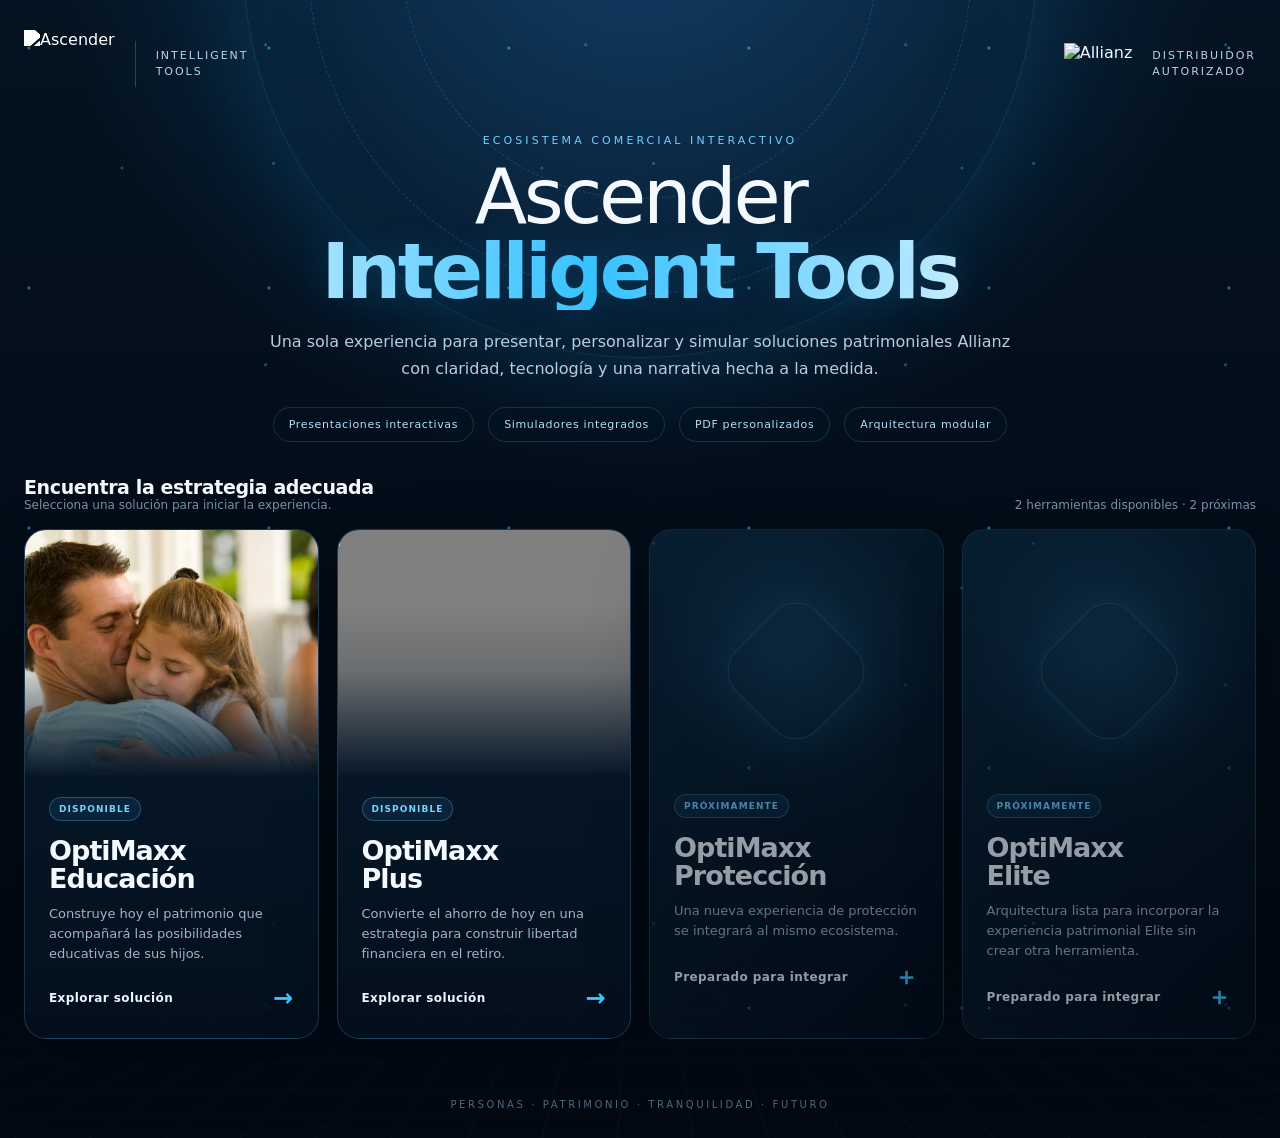
==== ascender-tools.html @ 5f10b572 "Agregar home tecnológico de Ascender Intelligent Tools" ====
<!doctype html>
<html lang="es">
<head>
<meta charset="utf-8">
<meta name="viewport" content="width=device-width,initial-scale=1">
<title>Ascender Intelligent Tools</title>
<style>
:root{--bg:#041321;--bg2:#071d31;--cyan:#19b8ff;--blue:#2563eb;--line:rgba(102,202,255,.22);--text:#f4f9ff;--muted:#9fb6c9;--card:rgba(7,27,47,.72)}
*{box-sizing:border-box;margin:0;padding:0}html,body{min-height:100%;background:radial-gradient(circle at 50% -10%,#123f69 0%,transparent 42%),linear-gradient(180deg,var(--bg),#020913 78%);color:var(--text);font-family:Inter,system-ui,-apple-system,BlinkMacSystemFont,'Segoe UI',sans-serif}body{overflow-x:hidden}.shell{min-height:100vh;position:relative;isolation:isolate;overflow:hidden}.grid{position:absolute;inset:0;z-index:-4;background-image:linear-gradient(rgba(64,176,255,.055) 1px,transparent 1px),linear-gradient(90deg,rgba(64,176,255,.055) 1px,transparent 1px);background-size:52px 52px;transform:perspective(700px) rotateX(62deg) scale(1.45) translateY(24%);transform-origin:center bottom;mask-image:linear-gradient(to top,#000,transparent 80%)}.orb{position:absolute;width:62vw;height:62vw;border-radius:50%;left:19vw;top:-34vw;border:1px solid rgba(39,180,255,.18);box-shadow:0 0 100px rgba(25,184,255,.13),inset 0 0 100px rgba(25,184,255,.08);z-index:-3;animation:pulse 7s ease-in-out infinite}.orb:before,.orb:after{content:"";position:absolute;border-radius:50%;inset:8%;border:1px dashed rgba(67,194,255,.22);animation:spin 28s linear infinite}.orb:after{inset:20%;animation-direction:reverse;animation-duration:20s}@keyframes spin{to{transform:rotate(360deg)}}@keyframes pulse{50%{filter:brightness(1.35);transform:scale(1.02)}}.particles{position:absolute;inset:0;z-index:-2;background:radial-gradient(circle at 12% 20%,rgba(58,206,255,.55) 0 1px,transparent 2px),radial-gradient(circle at 83% 14%,rgba(58,206,255,.35) 0 1px,transparent 2px),radial-gradient(circle at 72% 43%,rgba(58,206,255,.35) 0 1px,transparent 2px),radial-gradient(circle at 29% 40%,rgba(58,206,255,.30) 0 1px,transparent 2px);background-size:240px 240px,320px 320px,380px 380px,420px 420px;animation:drift 18s linear infinite}@keyframes drift{to{background-position:40px -30px,-25px 35px,30px 20px,-20px -25px}}header{width:min(1480px,calc(100% - 48px));margin:0 auto;padding:30px 0 10px;display:flex;align-items:center;justify-content:space-between;gap:30px}.brand{display:flex;align-items:center;gap:20px}.asc{height:68px;max-width:330px;object-fit:contain;filter:brightness(4) saturate(.2)}.allianz{height:42px;object-fit:contain}.divider{width:1px;height:46px;background:rgba(255,255,255,.18)}.partner{font-size:11px;letter-spacing:.18em;text-transform:uppercase;color:#bdd2e3;line-height:1.5}.hero{width:min(1260px,calc(100% - 48px));margin:26px auto 22px;text-align:center}.eyebrow{font-size:11px;letter-spacing:.28em;text-transform:uppercase;color:#6fcfff;margin-bottom:12px}.hero h1{font-weight:300;font-size:clamp(44px,6vw,86px);line-height:.98;letter-spacing:-.045em}.hero h1 strong{display:block;font-weight:800;background:linear-gradient(90deg,#fff 8%,#39c4ff 46%,#fff 86%);-webkit-background-clip:text;background-clip:text;color:transparent;text-shadow:0 0 38px rgba(39,185,255,.18)}.hero p{margin:18px auto 0;max-width:770px;color:#b8cde0;font-size:16px;line-height:1.7}.capabilities{display:flex;justify-content:center;gap:14px;flex-wrap:wrap;margin:25px auto 0}.cap{border:1px solid rgba(107,196,255,.18);background:rgba(4,20,34,.45);backdrop-filter:blur(10px);padding:10px 15px;border-radius:999px;color:#b9ddf5;font-size:11px;letter-spacing:.06em}.section{width:min(1480px,calc(100% - 48px));margin:34px auto 60px}.section-head{display:flex;align-items:end;justify-content:space-between;gap:30px;margin-bottom:17px}.section-head h2{font-size:19px;font-weight:650;letter-spacing:-.02em}.section-head p{font-size:12px;color:#7893a9}.tools{display:grid;grid-template-columns:repeat(4,1fr);gap:18px}.tool{min-height:470px;border:1px solid rgba(131,199,244,.20);background:linear-gradient(180deg,rgba(9,34,57,.78),rgba(4,16,29,.9));border-radius:22px;overflow:hidden;position:relative;box-shadow:0 25px 70px rgba(0,0,0,.23);transition:.32s ease;isolation:isolate}.tool.active{cursor:pointer}.tool.active:hover{transform:translateY(-7px);border-color:rgba(71,202,255,.75);box-shadow:0 28px 75px rgba(0,0,0,.34),0 0 32px rgba(24,184,255,.18)}.tool.active:after{content:"";position:absolute;inset:0;border-radius:22px;box-shadow:inset 0 0 0 1px rgba(88,212,255,.0);transition:.3s;pointer-events:none}.tool.active:hover:after{box-shadow:inset 0 0 0 1px rgba(88,212,255,.62),inset 0 0 42px rgba(20,155,255,.06)}.photo{height:245px;background-size:cover;background-position:center;position:relative;transition:.5s ease}.tool:hover .photo{transform:scale(1.025)}.photo:after{content:"";position:absolute;inset:0;background:linear-gradient(180deg,transparent 30%,rgba(5,20,34,.18) 58%,#07192a 100%)}.education .photo{background-image:url('educacion-familia.jpg')}.plus .photo{background-image:url('[data-uri]')}.content{padding:22px 24px 25px;position:relative;z-index:2}.tag{display:inline-flex;border:1px solid rgba(111,207,255,.28);background:rgba(40,141,211,.12);color:#72d4ff;padding:6px 9px;border-radius:999px;text-transform:uppercase;letter-spacing:.12em;font-size:9px;font-weight:800}.tool h3{font-size:27px;line-height:1.05;margin:16px 0 10px;letter-spacing:-.035em}.tool p{color:#9fb6c9;line-height:1.55;font-size:13px}.open{margin-top:20px;display:flex;align-items:center;justify-content:space-between;color:#eaf8ff;font-size:12px;font-weight:750;letter-spacing:.035em}.arrow{font-size:24px;color:#42c7ff}.future{opacity:.62}.future .content{padding-top:264px}.future-visual{position:absolute;inset:0;background:radial-gradient(circle at 50% 23%,rgba(68,176,238,.18),transparent 34%),linear-gradient(135deg,rgba(16,51,78,.55),rgba(3,13,23,.92))}.future-visual:before{content:"";position:absolute;width:112px;height:112px;border-radius:30px;border:1px solid rgba(111,207,255,.20);left:50%;top:84px;transform:translateX(-50%) rotate(45deg);box-shadow:0 0 40px rgba(53,180,255,.12)}footer{width:min(1480px,calc(100% - 48px));margin:0 auto;padding:0 0 28px;text-align:center;color:#4d6b83;font-size:10px;letter-spacing:.26em;text-transform:uppercase}.notice{position:fixed;left:50%;bottom:28px;transform:translate(-50%,120px);opacity:0;background:#071b2c;border:1px solid rgba(83,196,255,.35);box-shadow:0 18px 55px rgba(0,0,0,.45);border-radius:14px;padding:13px 18px;color:#d9f2ff;font-size:12px;z-index:30;transition:.3s}.notice.show{transform:translate(-50%,0);opacity:1}@media(max-width:1050px){.tools{grid-template-columns:repeat(2,1fr)}header{align-items:flex-start}.partner{display:none}}@media(max-width:650px){header,.hero,.section,footer{width:min(100% - 28px,1480px)}header{padding-top:20px}.asc{height:46px;max-width:210px}.allianz{height:32px}.hero h1{font-size:48px}.tools{grid-template-columns:1fr}.tool{min-height:430px}.photo{height:220px}}
</style>
</head>
<body>
<div class="shell"><div class="grid"></div><div class="orb"></div><div class="particles"></div>
<header><div class="brand"><img class="asc" src="https://raw.githubusercontent.com/christiangarcia-ctrl/Simulador-Ascender/main/logo-ascender-v2.png" alt="Ascender"><div class="divider"></div><span class="partner">Intelligent<br>Tools</span></div><div class="brand"><img class="allianz" src="logo-allianz-white.png" alt="Allianz"><span class="partner">Distribuidor<br>Autorizado</span></div></header>
<section class="hero"><div class="eyebrow">Ecosistema comercial interactivo</div><h1>Ascender <strong>Intelligent Tools</strong></h1><p>Una sola experiencia para presentar, personalizar y simular soluciones patrimoniales Allianz con claridad, tecnología y una narrativa hecha a la medida.</p><div class="capabilities"><span class="cap">Presentaciones interactivas</span><span class="cap">Simuladores integrados</span><span class="cap">PDF personalizados</span><span class="cap">Arquitectura modular</span></div></section>
<section class="section"><div class="section-head"><div><h2>Encuentra la estrategia adecuada</h2><p>Selecciona una solución para iniciar la experiencia.</p></div><p>2 herramientas disponibles · 2 próximas</p></div><div class="tools">
<article class="tool active education" data-route="education"><div class="photo"></div><div class="content"><span class="tag">Disponible</span><h3>OptiMaxx<br>Educación</h3><p>Construye hoy el patrimonio que acompañará las posibilidades educativas de sus hijos.</p><div class="open">Explorar solución <span class="arrow">→</span></div></div></article>
<article class="tool active plus" data-route="ppr"><div class="photo"></div><div class="content"><span class="tag">Disponible</span><h3>OptiMaxx<br>Plus</h3><p>Convierte el ahorro de hoy en una estrategia para construir libertad financiera en el retiro.</p><div class="open">Explorar solución <span class="arrow">→</span></div></div></article>
<article class="tool future"><div class="future-visual"></div><div class="content"><span class="tag">Próximamente</span><h3>OptiMaxx<br>Protección</h3><p>Una nueva experiencia de protección se integrará al mismo ecosistema.</p><div class="open">Preparado para integrar <span class="arrow">＋</span></div></div></article>
<article class="tool future"><div class="future-visual"></div><div class="content"><span class="tag">Próximamente</span><h3>OptiMaxx<br>Elite</h3><p>Arquitectura lista para incorporar la experiencia patrimonial Elite sin crear otra herramienta.</p><div class="open">Preparado para integrar <span class="arrow">＋</span></div></div></article>
</div></section><footer>Personas · Patrimonio · Tranquilidad · Futuro</footer><div class="notice" id="notice"></div></div>
<script>
const notice=document.getElementById('notice');function show(t){notice.textContent=t;notice.classList.add('show');setTimeout(()=>notice.classList.remove('show'),2400)}
document.querySelector('[data-route="education"]').onclick=()=>show('Ruta Educación preparada para integrar presentación + calculadora.');
document.querySelector('[data-route="ppr"]').onclick=()=>show('Ruta OptiMaxx Plus preparada para integrar presentación + simulador.');
</script>
</body></html>
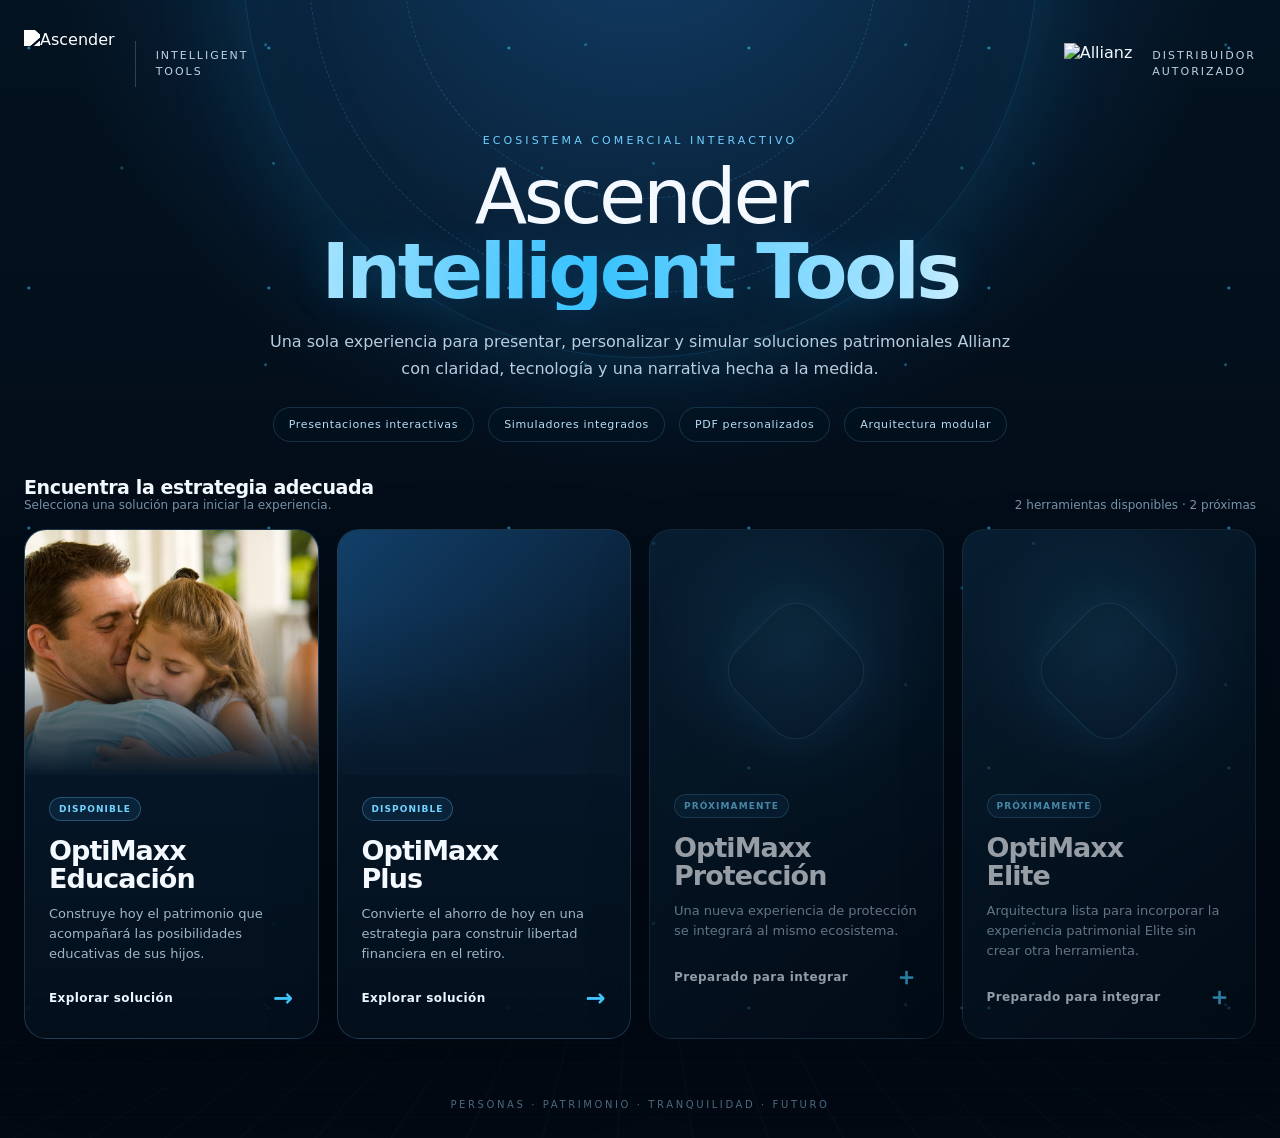
==== commit c94bc034: "Conectar home con Educación y Simulador Ascender" ====
--- a/ascender-tools.html
+++ b/ascender-tools.html
@@ -1,12 +1,11 @@
 <!doctype html>
 <html lang="es">
 <head>
-<meta charset="utf-8">
-<meta name="viewport" content="width=device-width,initial-scale=1">
+<meta charset="utf-8"><meta name="viewport" content="width=device-width,initial-scale=1">
 <title>Ascender Intelligent Tools</title>
 <style>
 :root{--bg:#041321;--bg2:#071d31;--cyan:#19b8ff;--blue:#2563eb;--line:rgba(102,202,255,.22);--text:#f4f9ff;--muted:#9fb6c9;--card:rgba(7,27,47,.72)}
-*{box-sizing:border-box;margin:0;padding:0}html,body{min-height:100%;background:radial-gradient(circle at 50% -10%,#123f69 0%,transparent 42%),linear-gradient(180deg,var(--bg),#020913 78%);color:var(--text);font-family:Inter,system-ui,-apple-system,BlinkMacSystemFont,'Segoe UI',sans-serif}body{overflow-x:hidden}.shell{min-height:100vh;position:relative;isolation:isolate;overflow:hidden}.grid{position:absolute;inset:0;z-index:-4;background-image:linear-gradient(rgba(64,176,255,.055) 1px,transparent 1px),linear-gradient(90deg,rgba(64,176,255,.055) 1px,transparent 1px);background-size:52px 52px;transform:perspective(700px) rotateX(62deg) scale(1.45) translateY(24%);transform-origin:center bottom;mask-image:linear-gradient(to top,#000,transparent 80%)}.orb{position:absolute;width:62vw;height:62vw;border-radius:50%;left:19vw;top:-34vw;border:1px solid rgba(39,180,255,.18);box-shadow:0 0 100px rgba(25,184,255,.13),inset 0 0 100px rgba(25,184,255,.08);z-index:-3;animation:pulse 7s ease-in-out infinite}.orb:before,.orb:after{content:"";position:absolute;border-radius:50%;inset:8%;border:1px dashed rgba(67,194,255,.22);animation:spin 28s linear infinite}.orb:after{inset:20%;animation-direction:reverse;animation-duration:20s}@keyframes spin{to{transform:rotate(360deg)}}@keyframes pulse{50%{filter:brightness(1.35);transform:scale(1.02)}}.particles{position:absolute;inset:0;z-index:-2;background:radial-gradient(circle at 12% 20%,rgba(58,206,255,.55) 0 1px,transparent 2px),radial-gradient(circle at 83% 14%,rgba(58,206,255,.35) 0 1px,transparent 2px),radial-gradient(circle at 72% 43%,rgba(58,206,255,.35) 0 1px,transparent 2px),radial-gradient(circle at 29% 40%,rgba(58,206,255,.30) 0 1px,transparent 2px);background-size:240px 240px,320px 320px,380px 380px,420px 420px;animation:drift 18s linear infinite}@keyframes drift{to{background-position:40px -30px,-25px 35px,30px 20px,-20px -25px}}header{width:min(1480px,calc(100% - 48px));margin:0 auto;padding:30px 0 10px;display:flex;align-items:center;justify-content:space-between;gap:30px}.brand{display:flex;align-items:center;gap:20px}.asc{height:68px;max-width:330px;object-fit:contain;filter:brightness(4) saturate(.2)}.allianz{height:42px;object-fit:contain}.divider{width:1px;height:46px;background:rgba(255,255,255,.18)}.partner{font-size:11px;letter-spacing:.18em;text-transform:uppercase;color:#bdd2e3;line-height:1.5}.hero{width:min(1260px,calc(100% - 48px));margin:26px auto 22px;text-align:center}.eyebrow{font-size:11px;letter-spacing:.28em;text-transform:uppercase;color:#6fcfff;margin-bottom:12px}.hero h1{font-weight:300;font-size:clamp(44px,6vw,86px);line-height:.98;letter-spacing:-.045em}.hero h1 strong{display:block;font-weight:800;background:linear-gradient(90deg,#fff 8%,#39c4ff 46%,#fff 86%);-webkit-background-clip:text;background-clip:text;color:transparent;text-shadow:0 0 38px rgba(39,185,255,.18)}.hero p{margin:18px auto 0;max-width:770px;color:#b8cde0;font-size:16px;line-height:1.7}.capabilities{display:flex;justify-content:center;gap:14px;flex-wrap:wrap;margin:25px auto 0}.cap{border:1px solid rgba(107,196,255,.18);background:rgba(4,20,34,.45);backdrop-filter:blur(10px);padding:10px 15px;border-radius:999px;color:#b9ddf5;font-size:11px;letter-spacing:.06em}.section{width:min(1480px,calc(100% - 48px));margin:34px auto 60px}.section-head{display:flex;align-items:end;justify-content:space-between;gap:30px;margin-bottom:17px}.section-head h2{font-size:19px;font-weight:650;letter-spacing:-.02em}.section-head p{font-size:12px;color:#7893a9}.tools{display:grid;grid-template-columns:repeat(4,1fr);gap:18px}.tool{min-height:470px;border:1px solid rgba(131,199,244,.20);background:linear-gradient(180deg,rgba(9,34,57,.78),rgba(4,16,29,.9));border-radius:22px;overflow:hidden;position:relative;box-shadow:0 25px 70px rgba(0,0,0,.23);transition:.32s ease;isolation:isolate}.tool.active{cursor:pointer}.tool.active:hover{transform:translateY(-7px);border-color:rgba(71,202,255,.75);box-shadow:0 28px 75px rgba(0,0,0,.34),0 0 32px rgba(24,184,255,.18)}.tool.active:after{content:"";position:absolute;inset:0;border-radius:22px;box-shadow:inset 0 0 0 1px rgba(88,212,255,.0);transition:.3s;pointer-events:none}.tool.active:hover:after{box-shadow:inset 0 0 0 1px rgba(88,212,255,.62),inset 0 0 42px rgba(20,155,255,.06)}.photo{height:245px;background-size:cover;background-position:center;position:relative;transition:.5s ease}.tool:hover .photo{transform:scale(1.025)}.photo:after{content:"";position:absolute;inset:0;background:linear-gradient(180deg,transparent 30%,rgba(5,20,34,.18) 58%,#07192a 100%)}.education .photo{background-image:url('educacion-familia.jpg')}.plus .photo{background-image:url('[data-uri]')}.content{padding:22px 24px 25px;position:relative;z-index:2}.tag{display:inline-flex;border:1px solid rgba(111,207,255,.28);background:rgba(40,141,211,.12);color:#72d4ff;padding:6px 9px;border-radius:999px;text-transform:uppercase;letter-spacing:.12em;font-size:9px;font-weight:800}.tool h3{font-size:27px;line-height:1.05;margin:16px 0 10px;letter-spacing:-.035em}.tool p{color:#9fb6c9;line-height:1.55;font-size:13px}.open{margin-top:20px;display:flex;align-items:center;justify-content:space-between;color:#eaf8ff;font-size:12px;font-weight:750;letter-spacing:.035em}.arrow{font-size:24px;color:#42c7ff}.future{opacity:.62}.future .content{padding-top:264px}.future-visual{position:absolute;inset:0;background:radial-gradient(circle at 50% 23%,rgba(68,176,238,.18),transparent 34%),linear-gradient(135deg,rgba(16,51,78,.55),rgba(3,13,23,.92))}.future-visual:before{content:"";position:absolute;width:112px;height:112px;border-radius:30px;border:1px solid rgba(111,207,255,.20);left:50%;top:84px;transform:translateX(-50%) rotate(45deg);box-shadow:0 0 40px rgba(53,180,255,.12)}footer{width:min(1480px,calc(100% - 48px));margin:0 auto;padding:0 0 28px;text-align:center;color:#4d6b83;font-size:10px;letter-spacing:.26em;text-transform:uppercase}.notice{position:fixed;left:50%;bottom:28px;transform:translate(-50%,120px);opacity:0;background:#071b2c;border:1px solid rgba(83,196,255,.35);box-shadow:0 18px 55px rgba(0,0,0,.45);border-radius:14px;padding:13px 18px;color:#d9f2ff;font-size:12px;z-index:30;transition:.3s}.notice.show{transform:translate(-50%,0);opacity:1}@media(max-width:1050px){.tools{grid-template-columns:repeat(2,1fr)}header{align-items:flex-start}.partner{display:none}}@media(max-width:650px){header,.hero,.section,footer{width:min(100% - 28px,1480px)}header{padding-top:20px}.asc{height:46px;max-width:210px}.allianz{height:32px}.hero h1{font-size:48px}.tools{grid-template-columns:1fr}.tool{min-height:430px}.photo{height:220px}}
+*{box-sizing:border-box;margin:0;padding:0}html,body{min-height:100%;background:radial-gradient(circle at 50% -10%,#123f69 0%,transparent 42%),linear-gradient(180deg,var(--bg),#020913 78%);color:var(--text);font-family:Inter,system-ui,-apple-system,BlinkMacSystemFont,'Segoe UI',sans-serif}body{overflow-x:hidden}.shell{min-height:100vh;position:relative;isolation:isolate;overflow:hidden}.grid{position:absolute;inset:0;z-index:-4;background-image:linear-gradient(rgba(64,176,255,.055) 1px,transparent 1px),linear-gradient(90deg,rgba(64,176,255,.055) 1px,transparent 1px);background-size:52px 52px;transform:perspective(700px) rotateX(62deg) scale(1.45) translateY(24%);transform-origin:center bottom;mask-image:linear-gradient(to top,#000,transparent 80%)}.orb{position:absolute;width:62vw;height:62vw;border-radius:50%;left:19vw;top:-34vw;border:1px solid rgba(39,180,255,.18);box-shadow:0 0 100px rgba(25,184,255,.13),inset 0 0 100px rgba(25,184,255,.08);z-index:-3;animation:pulse 7s ease-in-out infinite}.orb:before,.orb:after{content:"";position:absolute;border-radius:50%;inset:8%;border:1px dashed rgba(67,194,255,.22);animation:spin 28s linear infinite}.orb:after{inset:20%;animation-direction:reverse;animation-duration:20s}@keyframes spin{to{transform:rotate(360deg)}}@keyframes pulse{50%{filter:brightness(1.35);transform:scale(1.02)}}.particles{position:absolute;inset:0;z-index:-2;background:radial-gradient(circle at 12% 20%,rgba(58,206,255,.55) 0 1px,transparent 2px),radial-gradient(circle at 83% 14%,rgba(58,206,255,.35) 0 1px,transparent 2px),radial-gradient(circle at 72% 43%,rgba(58,206,255,.35) 0 1px,transparent 2px),radial-gradient(circle at 29% 40%,rgba(58,206,255,.30) 0 1px,transparent 2px);background-size:240px 240px,320px 320px,380px 380px,420px 420px;animation:drift 18s linear infinite}@keyframes drift{to{background-position:40px -30px,-25px 35px,30px 20px,-20px -25px}}header{width:min(1480px,calc(100% - 48px));margin:0 auto;padding:30px 0 10px;display:flex;align-items:center;justify-content:space-between;gap:30px}.brand{display:flex;align-items:center;gap:20px}.asc{height:68px;max-width:330px;object-fit:contain;filter:brightness(4) saturate(.2)}.allianz{height:42px;object-fit:contain}.divider{width:1px;height:46px;background:rgba(255,255,255,.18)}.partner{font-size:11px;letter-spacing:.18em;text-transform:uppercase;color:#bdd2e3;line-height:1.5}.hero{width:min(1260px,calc(100% - 48px));margin:26px auto 22px;text-align:center}.eyebrow{font-size:11px;letter-spacing:.28em;text-transform:uppercase;color:#6fcfff;margin-bottom:12px}.hero h1{font-weight:300;font-size:clamp(44px,6vw,86px);line-height:.98;letter-spacing:-.045em}.hero h1 strong{display:block;font-weight:800;background:linear-gradient(90deg,#fff 8%,#39c4ff 46%,#fff 86%);-webkit-background-clip:text;background-clip:text;color:transparent;text-shadow:0 0 38px rgba(39,185,255,.18)}.hero p{margin:18px auto 0;max-width:770px;color:#b8cde0;font-size:16px;line-height:1.7}.capabilities{display:flex;justify-content:center;gap:14px;flex-wrap:wrap;margin:25px auto 0}.cap{border:1px solid rgba(107,196,255,.18);background:rgba(4,20,34,.45);backdrop-filter:blur(10px);padding:10px 15px;border-radius:999px;color:#b9ddf5;font-size:11px;letter-spacing:.06em}.section{width:min(1480px,calc(100% - 48px));margin:34px auto 60px}.section-head{display:flex;align-items:end;justify-content:space-between;gap:30px;margin-bottom:17px}.section-head h2{font-size:19px;font-weight:650;letter-spacing:-.02em}.section-head p{font-size:12px;color:#7893a9}.tools{display:grid;grid-template-columns:repeat(4,1fr);gap:18px}.tool{min-height:470px;border:1px solid rgba(131,199,244,.20);background:linear-gradient(180deg,rgba(9,34,57,.78),rgba(4,16,29,.9));border-radius:22px;overflow:hidden;position:relative;box-shadow:0 25px 70px rgba(0,0,0,.23);transition:.32s ease;isolation:isolate}.tool.active{cursor:pointer}.tool.active:hover{transform:translateY(-7px);border-color:rgba(71,202,255,.75);box-shadow:0 28px 75px rgba(0,0,0,.34),0 0 32px rgba(24,184,255,.18)}.tool.active:after{content:"";position:absolute;inset:0;border-radius:22px;box-shadow:inset 0 0 0 1px rgba(88,212,255,.0);transition:.3s;pointer-events:none}.tool.active:hover:after{box-shadow:inset 0 0 0 1px rgba(88,212,255,.62),inset 0 0 42px rgba(20,155,255,.06)}.photo{height:245px;background-size:cover;background-position:center;position:relative;transition:.5s ease}.tool:hover .photo{transform:scale(1.025)}.photo:after{content:"";position:absolute;inset:0;background:linear-gradient(180deg,transparent 30%,rgba(5,20,34,.18) 58%,#07192a 100%)}.education .photo{background-image:url('educacion-familia.jpg')}.plus .photo{background-image:url('https://raw.githubusercontent.com/christiangarcia-ctrl/Simulador-Ascender/main/logo-ascender-v2.png'),linear-gradient(135deg,#123f69,#061423);background-size:72%,cover;background-repeat:no-repeat;background-position:center}.content{padding:22px 24px 25px;position:relative;z-index:2}.tag{display:inline-flex;border:1px solid rgba(111,207,255,.28);background:rgba(40,141,211,.12);color:#72d4ff;padding:6px 9px;border-radius:999px;text-transform:uppercase;letter-spacing:.12em;font-size:9px;font-weight:800}.tool h3{font-size:27px;line-height:1.05;margin:16px 0 10px;letter-spacing:-.035em}.tool p{color:#9fb6c9;line-height:1.55;font-size:13px}.open{margin-top:20px;display:flex;align-items:center;justify-content:space-between;color:#eaf8ff;font-size:12px;font-weight:750;letter-spacing:.035em}.arrow{font-size:24px;color:#42c7ff}.future{opacity:.62}.future .content{padding-top:264px}.future-visual{position:absolute;inset:0;background:radial-gradient(circle at 50% 23%,rgba(68,176,238,.18),transparent 34%),linear-gradient(135deg,rgba(16,51,78,.55),rgba(3,13,23,.92))}.future-visual:before{content:"";position:absolute;width:112px;height:112px;border-radius:30px;border:1px solid rgba(111,207,255,.20);left:50%;top:84px;transform:translateX(-50%) rotate(45deg);box-shadow:0 0 40px rgba(53,180,255,.12)}footer{width:min(1480px,calc(100% - 48px));margin:0 auto;padding:0 0 28px;text-align:center;color:#4d6b83;font-size:10px;letter-spacing:.26em;text-transform:uppercase}@media(max-width:1050px){.tools{grid-template-columns:repeat(2,1fr)}header{align-items:flex-start}.partner{display:none}}@media(max-width:650px){header,.hero,.section,footer{width:min(100% - 28px,1480px)}header{padding-top:20px}.asc{height:46px;max-width:210px}.allianz{height:32px}.hero h1{font-size:48px}.tools{grid-template-columns:1fr}.tool{min-height:430px}.photo{height:220px}}
 </style>
 </head>
 <body>
@@ -18,10 +17,9 @@
 <article class="tool active plus" data-route="ppr"><div class="photo"></div><div class="content"><span class="tag">Disponible</span><h3>OptiMaxx<br>Plus</h3><p>Convierte el ahorro de hoy en una estrategia para construir libertad financiera en el retiro.</p><div class="open">Explorar solución <span class="arrow">→</span></div></div></article>
 <article class="tool future"><div class="future-visual"></div><div class="content"><span class="tag">Próximamente</span><h3>OptiMaxx<br>Protección</h3><p>Una nueva experiencia de protección se integrará al mismo ecosistema.</p><div class="open">Preparado para integrar <span class="arrow">＋</span></div></div></article>
 <article class="tool future"><div class="future-visual"></div><div class="content"><span class="tag">Próximamente</span><h3>OptiMaxx<br>Elite</h3><p>Arquitectura lista para incorporar la experiencia patrimonial Elite sin crear otra herramienta.</p><div class="open">Preparado para integrar <span class="arrow">＋</span></div></div></article>
-</div></section><footer>Personas · Patrimonio · Tranquilidad · Futuro</footer><div class="notice" id="notice"></div></div>
+</div></section><footer>Personas · Patrimonio · Tranquilidad · Futuro</footer></div>
 <script>
-const notice=document.getElementById('notice');function show(t){notice.textContent=t;notice.classList.add('show');setTimeout(()=>notice.classList.remove('show'),2400)}
-document.querySelector('[data-route="education"]').onclick=()=>show('Ruta Educación preparada para integrar presentación + calculadora.');
-document.querySelector('[data-route="ppr"]').onclick=()=>show('Ruta OptiMaxx Plus preparada para integrar presentación + simulador.');
+document.querySelector('[data-route="education"]').onclick=()=>location.href='education-calculator.html';
+document.querySelector('[data-route="ppr"]').onclick=()=>location.href='https://christiangarcia-ctrl.github.io/Simulador-Ascender/';
 </script>
 </body></html>
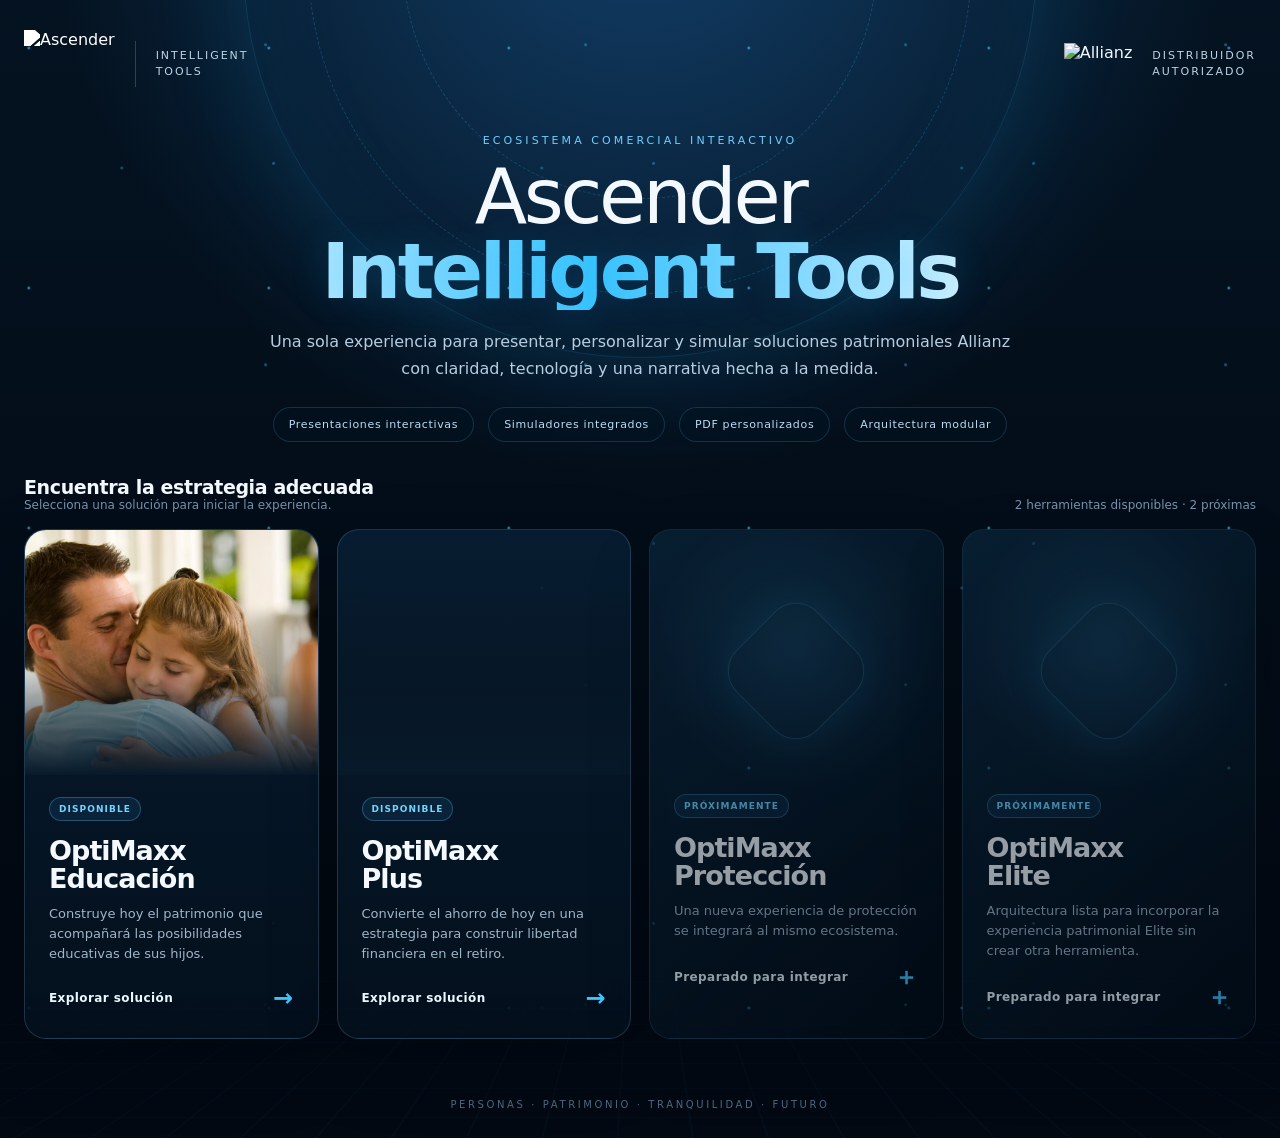
==== commit 087b2e57: "Conectar home con la experiencia educativa personalizada" ====
--- a/ascender-tools.html
+++ b/ascender-tools.html
@@ -5,7 +5,7 @@
 <title>Ascender Intelligent Tools</title>
 <style>
 :root{--bg:#041321;--bg2:#071d31;--cyan:#19b8ff;--blue:#2563eb;--line:rgba(102,202,255,.22);--text:#f4f9ff;--muted:#9fb6c9;--card:rgba(7,27,47,.72)}
-*{box-sizing:border-box;margin:0;padding:0}html,body{min-height:100%;background:radial-gradient(circle at 50% -10%,#123f69 0%,transparent 42%),linear-gradient(180deg,var(--bg),#020913 78%);color:var(--text);font-family:Inter,system-ui,-apple-system,BlinkMacSystemFont,'Segoe UI',sans-serif}body{overflow-x:hidden}.shell{min-height:100vh;position:relative;isolation:isolate;overflow:hidden}.grid{position:absolute;inset:0;z-index:-4;background-image:linear-gradient(rgba(64,176,255,.055) 1px,transparent 1px),linear-gradient(90deg,rgba(64,176,255,.055) 1px,transparent 1px);background-size:52px 52px;transform:perspective(700px) rotateX(62deg) scale(1.45) translateY(24%);transform-origin:center bottom;mask-image:linear-gradient(to top,#000,transparent 80%)}.orb{position:absolute;width:62vw;height:62vw;border-radius:50%;left:19vw;top:-34vw;border:1px solid rgba(39,180,255,.18);box-shadow:0 0 100px rgba(25,184,255,.13),inset 0 0 100px rgba(25,184,255,.08);z-index:-3;animation:pulse 7s ease-in-out infinite}.orb:before,.orb:after{content:"";position:absolute;border-radius:50%;inset:8%;border:1px dashed rgba(67,194,255,.22);animation:spin 28s linear infinite}.orb:after{inset:20%;animation-direction:reverse;animation-duration:20s}@keyframes spin{to{transform:rotate(360deg)}}@keyframes pulse{50%{filter:brightness(1.35);transform:scale(1.02)}}.particles{position:absolute;inset:0;z-index:-2;background:radial-gradient(circle at 12% 20%,rgba(58,206,255,.55) 0 1px,transparent 2px),radial-gradient(circle at 83% 14%,rgba(58,206,255,.35) 0 1px,transparent 2px),radial-gradient(circle at 72% 43%,rgba(58,206,255,.35) 0 1px,transparent 2px),radial-gradient(circle at 29% 40%,rgba(58,206,255,.30) 0 1px,transparent 2px);background-size:240px 240px,320px 320px,380px 380px,420px 420px;animation:drift 18s linear infinite}@keyframes drift{to{background-position:40px -30px,-25px 35px,30px 20px,-20px -25px}}header{width:min(1480px,calc(100% - 48px));margin:0 auto;padding:30px 0 10px;display:flex;align-items:center;justify-content:space-between;gap:30px}.brand{display:flex;align-items:center;gap:20px}.asc{height:68px;max-width:330px;object-fit:contain;filter:brightness(4) saturate(.2)}.allianz{height:42px;object-fit:contain}.divider{width:1px;height:46px;background:rgba(255,255,255,.18)}.partner{font-size:11px;letter-spacing:.18em;text-transform:uppercase;color:#bdd2e3;line-height:1.5}.hero{width:min(1260px,calc(100% - 48px));margin:26px auto 22px;text-align:center}.eyebrow{font-size:11px;letter-spacing:.28em;text-transform:uppercase;color:#6fcfff;margin-bottom:12px}.hero h1{font-weight:300;font-size:clamp(44px,6vw,86px);line-height:.98;letter-spacing:-.045em}.hero h1 strong{display:block;font-weight:800;background:linear-gradient(90deg,#fff 8%,#39c4ff 46%,#fff 86%);-webkit-background-clip:text;background-clip:text;color:transparent;text-shadow:0 0 38px rgba(39,185,255,.18)}.hero p{margin:18px auto 0;max-width:770px;color:#b8cde0;font-size:16px;line-height:1.7}.capabilities{display:flex;justify-content:center;gap:14px;flex-wrap:wrap;margin:25px auto 0}.cap{border:1px solid rgba(107,196,255,.18);background:rgba(4,20,34,.45);backdrop-filter:blur(10px);padding:10px 15px;border-radius:999px;color:#b9ddf5;font-size:11px;letter-spacing:.06em}.section{width:min(1480px,calc(100% - 48px));margin:34px auto 60px}.section-head{display:flex;align-items:end;justify-content:space-between;gap:30px;margin-bottom:17px}.section-head h2{font-size:19px;font-weight:650;letter-spacing:-.02em}.section-head p{font-size:12px;color:#7893a9}.tools{display:grid;grid-template-columns:repeat(4,1fr);gap:18px}.tool{min-height:470px;border:1px solid rgba(131,199,244,.20);background:linear-gradient(180deg,rgba(9,34,57,.78),rgba(4,16,29,.9));border-radius:22px;overflow:hidden;position:relative;box-shadow:0 25px 70px rgba(0,0,0,.23);transition:.32s ease;isolation:isolate}.tool.active{cursor:pointer}.tool.active:hover{transform:translateY(-7px);border-color:rgba(71,202,255,.75);box-shadow:0 28px 75px rgba(0,0,0,.34),0 0 32px rgba(24,184,255,.18)}.tool.active:after{content:"";position:absolute;inset:0;border-radius:22px;box-shadow:inset 0 0 0 1px rgba(88,212,255,.0);transition:.3s;pointer-events:none}.tool.active:hover:after{box-shadow:inset 0 0 0 1px rgba(88,212,255,.62),inset 0 0 42px rgba(20,155,255,.06)}.photo{height:245px;background-size:cover;background-position:center;position:relative;transition:.5s ease}.tool:hover .photo{transform:scale(1.025)}.photo:after{content:"";position:absolute;inset:0;background:linear-gradient(180deg,transparent 30%,rgba(5,20,34,.18) 58%,#07192a 100%)}.education .photo{background-image:url('educacion-familia.jpg')}.plus .photo{background-image:url('https://raw.githubusercontent.com/christiangarcia-ctrl/Simulador-Ascender/main/logo-ascender-v2.png'),linear-gradient(135deg,#123f69,#061423);background-size:72%,cover;background-repeat:no-repeat;background-position:center}.content{padding:22px 24px 25px;position:relative;z-index:2}.tag{display:inline-flex;border:1px solid rgba(111,207,255,.28);background:rgba(40,141,211,.12);color:#72d4ff;padding:6px 9px;border-radius:999px;text-transform:uppercase;letter-spacing:.12em;font-size:9px;font-weight:800}.tool h3{font-size:27px;line-height:1.05;margin:16px 0 10px;letter-spacing:-.035em}.tool p{color:#9fb6c9;line-height:1.55;font-size:13px}.open{margin-top:20px;display:flex;align-items:center;justify-content:space-between;color:#eaf8ff;font-size:12px;font-weight:750;letter-spacing:.035em}.arrow{font-size:24px;color:#42c7ff}.future{opacity:.62}.future .content{padding-top:264px}.future-visual{position:absolute;inset:0;background:radial-gradient(circle at 50% 23%,rgba(68,176,238,.18),transparent 34%),linear-gradient(135deg,rgba(16,51,78,.55),rgba(3,13,23,.92))}.future-visual:before{content:"";position:absolute;width:112px;height:112px;border-radius:30px;border:1px solid rgba(111,207,255,.20);left:50%;top:84px;transform:translateX(-50%) rotate(45deg);box-shadow:0 0 40px rgba(53,180,255,.12)}footer{width:min(1480px,calc(100% - 48px));margin:0 auto;padding:0 0 28px;text-align:center;color:#4d6b83;font-size:10px;letter-spacing:.26em;text-transform:uppercase}@media(max-width:1050px){.tools{grid-template-columns:repeat(2,1fr)}header{align-items:flex-start}.partner{display:none}}@media(max-width:650px){header,.hero,.section,footer{width:min(100% - 28px,1480px)}header{padding-top:20px}.asc{height:46px;max-width:210px}.allianz{height:32px}.hero h1{font-size:48px}.tools{grid-template-columns:1fr}.tool{min-height:430px}.photo{height:220px}}
+*{box-sizing:border-box;margin:0;padding:0}html,body{min-height:100%;background:radial-gradient(circle at 50% -10%,#123f69 0%,transparent 42%),linear-gradient(180deg,var(--bg),#020913 78%);color:var(--text);font-family:Inter,system-ui,-apple-system,BlinkMacSystemFont,'Segoe UI',sans-serif}body{overflow-x:hidden}.shell{min-height:100vh;position:relative;isolation:isolate;overflow:hidden}.grid{position:absolute;inset:0;z-index:-4;background-image:linear-gradient(rgba(64,176,255,.055) 1px,transparent 1px),linear-gradient(90deg,rgba(64,176,255,.055) 1px,transparent 1px);background-size:52px 52px;transform:perspective(700px) rotateX(62deg) scale(1.45) translateY(24%);transform-origin:center bottom;mask-image:linear-gradient(to top,#000,transparent 80%)}.orb{position:absolute;width:62vw;height:62vw;border-radius:50%;left:19vw;top:-34vw;border:1px solid rgba(39,180,255,.18);box-shadow:0 0 100px rgba(25,184,255,.13),inset 0 0 100px rgba(25,184,255,.08);z-index:-3;animation:pulse 7s ease-in-out infinite}.orb:before,.orb:after{content:"";position:absolute;border-radius:50%;inset:8%;border:1px dashed rgba(67,194,255,.22);animation:spin 28s linear infinite}.orb:after{inset:20%;animation-direction:reverse;animation-duration:20s}@keyframes spin{to{transform:rotate(360deg)}}@keyframes pulse{50%{filter:brightness(1.35);transform:scale(1.02)}}.particles{position:absolute;inset:0;z-index:-2;background:radial-gradient(circle at 12% 20%,rgba(58,206,255,.55) 0 1px,transparent 2px),radial-gradient(circle at 83% 14%,rgba(58,206,255,.35) 0 1px,transparent 2px),radial-gradient(circle at 72% 43%,rgba(58,206,255,.35) 0 1px,transparent 2px),radial-gradient(circle at 29% 40%,rgba(58,206,255,.30) 0 1px,transparent 2px);background-size:240px 240px,320px 320px,380px 380px,420px 420px;animation:drift 18s linear infinite}@keyframes drift{to{background-position:40px -30px,-25px 35px,30px 20px,-20px -25px}}header{width:min(1480px,calc(100% - 48px));margin:0 auto;padding:30px 0 10px;display:flex;align-items:center;justify-content:space-between;gap:30px}.brand{display:flex;align-items:center;gap:20px}.asc{height:68px;max-width:330px;object-fit:contain;filter:brightness(4) saturate(.2)}.allianz{height:42px;object-fit:contain}.divider{width:1px;height:46px;background:rgba(255,255,255,.18)}.partner{font-size:11px;letter-spacing:.18em;text-transform:uppercase;color:#bdd2e3;line-height:1.5}.hero{width:min(1260px,calc(100% - 48px));margin:26px auto 22px;text-align:center}.eyebrow{font-size:11px;letter-spacing:.28em;text-transform:uppercase;color:#6fcfff;margin-bottom:12px}.hero h1{font-weight:300;font-size:clamp(44px,6vw,86px);line-height:.98;letter-spacing:-.045em}.hero h1 strong{display:block;font-weight:800;background:linear-gradient(90deg,#fff 8%,#39c4ff 46%,#fff 86%);-webkit-background-clip:text;background-clip:text;color:transparent;text-shadow:0 0 38px rgba(39,185,255,.18)}.hero p{margin:18px auto 0;max-width:770px;color:#b8cde0;font-size:16px;line-height:1.7}.capabilities{display:flex;justify-content:center;gap:14px;flex-wrap:wrap;margin:25px auto 0}.cap{border:1px solid rgba(107,196,255,.18);background:rgba(4,20,34,.45);backdrop-filter:blur(10px);padding:10px 15px;border-radius:999px;color:#b9ddf5;font-size:11px;letter-spacing:.06em}.section{width:min(1480px,calc(100% - 48px));margin:34px auto 60px}.section-head{display:flex;align-items:end;justify-content:space-between;gap:30px;margin-bottom:17px}.section-head h2{font-size:19px;font-weight:650;letter-spacing:-.02em}.section-head p{font-size:12px;color:#7893a9}.tools{display:grid;grid-template-columns:repeat(4,1fr);gap:18px}.tool{min-height:470px;border:1px solid rgba(131,199,244,.20);background:linear-gradient(180deg,rgba(9,34,57,.78),rgba(4,16,29,.9));border-radius:22px;overflow:hidden;position:relative;box-shadow:0 25px 70px rgba(0,0,0,.23);transition:.32s ease;isolation:isolate}.tool.active{cursor:pointer}.tool.active:hover{transform:translateY(-7px);border-color:rgba(71,202,255,.75);box-shadow:0 28px 75px rgba(0,0,0,.34),0 0 32px rgba(24,184,255,.18)}.tool.active:after{content:"";position:absolute;inset:0;border-radius:22px;box-shadow:inset 0 0 0 1px rgba(88,212,255,.0);transition:.3s;pointer-events:none}.tool.active:hover:after{box-shadow:inset 0 0 0 1px rgba(88,212,255,.62),inset 0 0 42px rgba(20,155,255,.06)}.photo{height:245px;background-size:cover;background-position:center;position:relative;transition:.5s ease}.tool:hover .photo{transform:scale(1.025)}.photo:after{content:"";position:absolute;inset:0;background:linear-gradient(180deg,transparent 30%,rgba(5,20,34,.18) 58%,#07192a 100%)}.education .photo{background-image:url('educacion-familia.jpg')}.plus .photo{background-image:linear-gradient(rgba(5,20,34,.08),rgba(5,20,34,.38)),url('https://raw.githubusercontent.com/christiangarcia-ctrl/Simulador-Ascender/main/logo-ascender-v2.png');background-size:cover,72%;background-repeat:no-repeat;background-position:center}.content{padding:22px 24px 25px;position:relative;z-index:2}.tag{display:inline-flex;border:1px solid rgba(111,207,255,.28);background:rgba(40,141,211,.12);color:#72d4ff;padding:6px 9px;border-radius:999px;text-transform:uppercase;letter-spacing:.12em;font-size:9px;font-weight:800}.tool h3{font-size:27px;line-height:1.05;margin:16px 0 10px;letter-spacing:-.035em}.tool p{color:#9fb6c9;line-height:1.55;font-size:13px}.open{margin-top:20px;display:flex;align-items:center;justify-content:space-between;color:#eaf8ff;font-size:12px;font-weight:750;letter-spacing:.035em}.arrow{font-size:24px;color:#42c7ff}.future{opacity:.62}.future .content{padding-top:264px}.future-visual{position:absolute;inset:0;background:radial-gradient(circle at 50% 23%,rgba(68,176,238,.18),transparent 34%),linear-gradient(135deg,rgba(16,51,78,.55),rgba(3,13,23,.92))}.future-visual:before{content:"";position:absolute;width:112px;height:112px;border-radius:30px;border:1px solid rgba(111,207,255,.20);left:50%;top:84px;transform:translateX(-50%) rotate(45deg);box-shadow:0 0 40px rgba(53,180,255,.12)}footer{width:min(1480px,calc(100% - 48px));margin:0 auto;padding:0 0 28px;text-align:center;color:#4d6b83;font-size:10px;letter-spacing:.26em;text-transform:uppercase}@media(max-width:1050px){.tools{grid-template-columns:repeat(2,1fr)}header{align-items:flex-start}.partner{display:none}}@media(max-width:650px){header,.hero,.section,footer{width:min(100% - 28px,1480px)}header{padding-top:20px}.asc{height:46px;max-width:210px}.allianz{height:32px}.hero h1{font-size:48px}.tools{grid-template-columns:1fr}.tool{min-height:430px}.photo{height:220px}}
 </style>
 </head>
 <body>
@@ -19,7 +19,7 @@
 <article class="tool future"><div class="future-visual"></div><div class="content"><span class="tag">Próximamente</span><h3>OptiMaxx<br>Elite</h3><p>Arquitectura lista para incorporar la experiencia patrimonial Elite sin crear otra herramienta.</p><div class="open">Preparado para integrar <span class="arrow">＋</span></div></div></article>
 </div></section><footer>Personas · Patrimonio · Tranquilidad · Futuro</footer></div>
 <script>
-document.querySelector('[data-route="education"]').onclick=()=>location.href='education-calculator.html';
+document.querySelector('[data-route="education"]').onclick=()=>location.href='education.html';
 document.querySelector('[data-route="ppr"]').onclick=()=>location.href='https://christiangarcia-ctrl.github.io/Simulador-Ascender/';
 </script>
 </body></html>
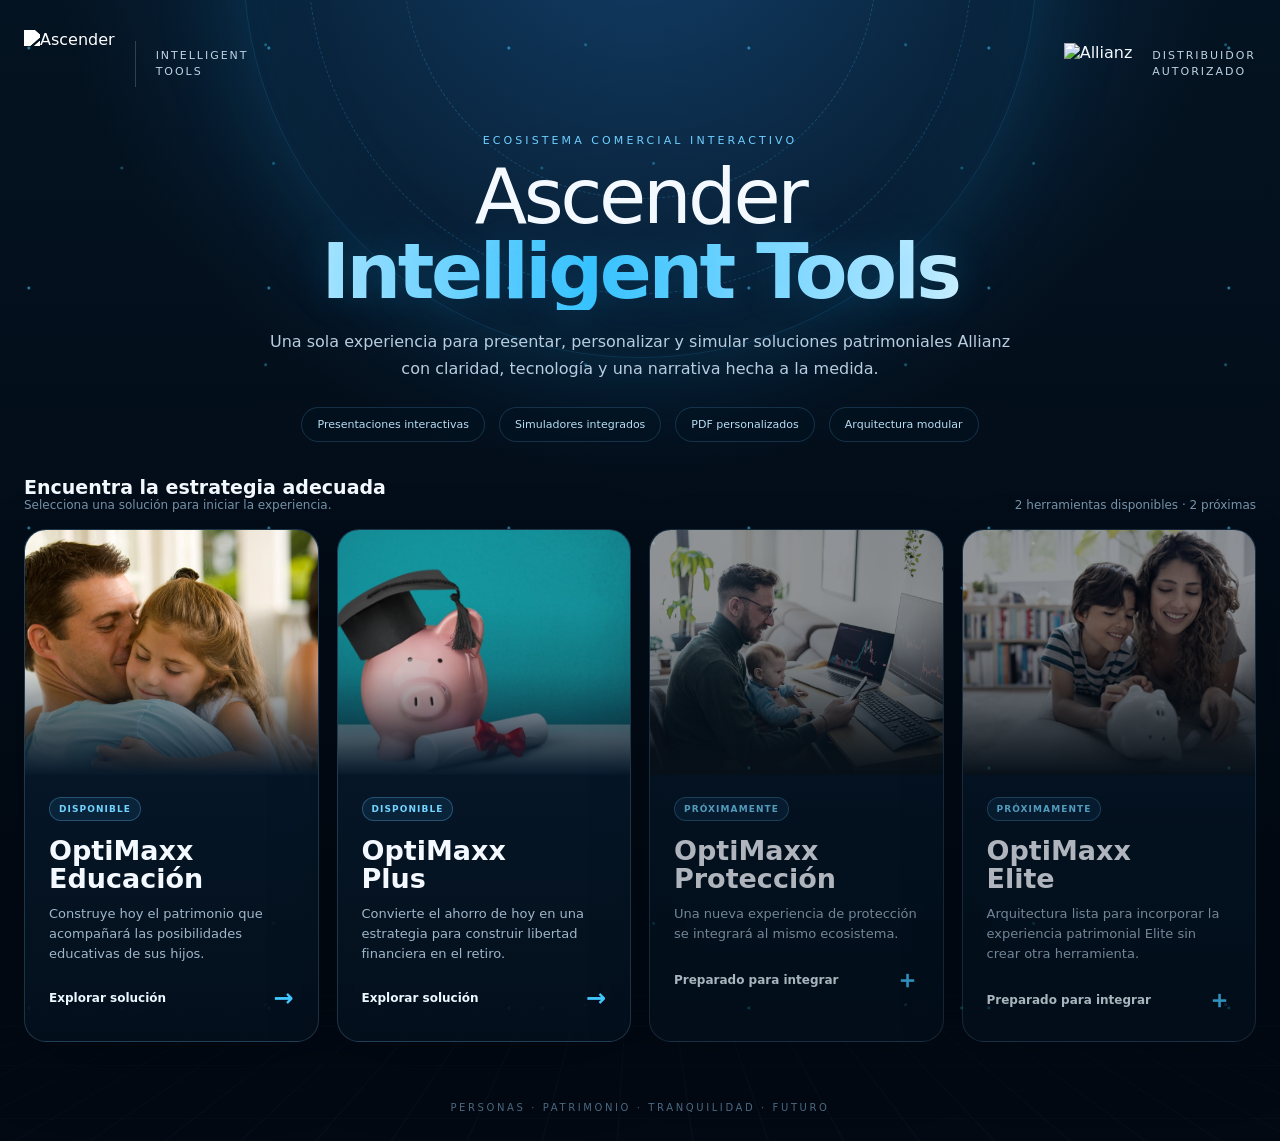
==== commit 1402f38c: "Unificar entrada de Ascender Intelligent Tools" ====
--- a/ascender-tools.html
+++ b/ascender-tools.html
@@ -1,25 +1 @@
-<!doctype html>
-<html lang="es">
-<head>
-<meta charset="utf-8"><meta name="viewport" content="width=device-width,initial-scale=1">
-<title>Ascender Intelligent Tools</title>
-<style>
-:root{--bg:#041321;--bg2:#071d31;--cyan:#19b8ff;--blue:#2563eb;--line:rgba(102,202,255,.22);--text:#f4f9ff;--muted:#9fb6c9;--card:rgba(7,27,47,.72)}
-*{box-sizing:border-box;margin:0;padding:0}html,body{min-height:100%;background:radial-gradient(circle at 50% -10%,#123f69 0%,transparent 42%),linear-gradient(180deg,var(--bg),#020913 78%);color:var(--text);font-family:Inter,system-ui,-apple-system,BlinkMacSystemFont,'Segoe UI',sans-serif}body{overflow-x:hidden}.shell{min-height:100vh;position:relative;isolation:isolate;overflow:hidden}.grid{position:absolute;inset:0;z-index:-4;background-image:linear-gradient(rgba(64,176,255,.055) 1px,transparent 1px),linear-gradient(90deg,rgba(64,176,255,.055) 1px,transparent 1px);background-size:52px 52px;transform:perspective(700px) rotateX(62deg) scale(1.45) translateY(24%);transform-origin:center bottom;mask-image:linear-gradient(to top,#000,transparent 80%)}.orb{position:absolute;width:62vw;height:62vw;border-radius:50%;left:19vw;top:-34vw;border:1px solid rgba(39,180,255,.18);box-shadow:0 0 100px rgba(25,184,255,.13),inset 0 0 100px rgba(25,184,255,.08);z-index:-3;animation:pulse 7s ease-in-out infinite}.orb:before,.orb:after{content:"";position:absolute;border-radius:50%;inset:8%;border:1px dashed rgba(67,194,255,.22);animation:spin 28s linear infinite}.orb:after{inset:20%;animation-direction:reverse;animation-duration:20s}@keyframes spin{to{transform:rotate(360deg)}}@keyframes pulse{50%{filter:brightness(1.35);transform:scale(1.02)}}.particles{position:absolute;inset:0;z-index:-2;background:radial-gradient(circle at 12% 20%,rgba(58,206,255,.55) 0 1px,transparent 2px),radial-gradient(circle at 83% 14%,rgba(58,206,255,.35) 0 1px,transparent 2px),radial-gradient(circle at 72% 43%,rgba(58,206,255,.35) 0 1px,transparent 2px),radial-gradient(circle at 29% 40%,rgba(58,206,255,.30) 0 1px,transparent 2px);background-size:240px 240px,320px 320px,380px 380px,420px 420px;animation:drift 18s linear infinite}@keyframes drift{to{background-position:40px -30px,-25px 35px,30px 20px,-20px -25px}}header{width:min(1480px,calc(100% - 48px));margin:0 auto;padding:30px 0 10px;display:flex;align-items:center;justify-content:space-between;gap:30px}.brand{display:flex;align-items:center;gap:20px}.asc{height:68px;max-width:330px;object-fit:contain;filter:brightness(4) saturate(.2)}.allianz{height:42px;object-fit:contain}.divider{width:1px;height:46px;background:rgba(255,255,255,.18)}.partner{font-size:11px;letter-spacing:.18em;text-transform:uppercase;color:#bdd2e3;line-height:1.5}.hero{width:min(1260px,calc(100% - 48px));margin:26px auto 22px;text-align:center}.eyebrow{font-size:11px;letter-spacing:.28em;text-transform:uppercase;color:#6fcfff;margin-bottom:12px}.hero h1{font-weight:300;font-size:clamp(44px,6vw,86px);line-height:.98;letter-spacing:-.045em}.hero h1 strong{display:block;font-weight:800;background:linear-gradient(90deg,#fff 8%,#39c4ff 46%,#fff 86%);-webkit-background-clip:text;background-clip:text;color:transparent;text-shadow:0 0 38px rgba(39,185,255,.18)}.hero p{margin:18px auto 0;max-width:770px;color:#b8cde0;font-size:16px;line-height:1.7}.capabilities{display:flex;justify-content:center;gap:14px;flex-wrap:wrap;margin:25px auto 0}.cap{border:1px solid rgba(107,196,255,.18);background:rgba(4,20,34,.45);backdrop-filter:blur(10px);padding:10px 15px;border-radius:999px;color:#b9ddf5;font-size:11px;letter-spacing:.06em}.section{width:min(1480px,calc(100% - 48px));margin:34px auto 60px}.section-head{display:flex;align-items:end;justify-content:space-between;gap:30px;margin-bottom:17px}.section-head h2{font-size:19px;font-weight:650;letter-spacing:-.02em}.section-head p{font-size:12px;color:#7893a9}.tools{display:grid;grid-template-columns:repeat(4,1fr);gap:18px}.tool{min-height:470px;border:1px solid rgba(131,199,244,.20);background:linear-gradient(180deg,rgba(9,34,57,.78),rgba(4,16,29,.9));border-radius:22px;overflow:hidden;position:relative;box-shadow:0 25px 70px rgba(0,0,0,.23);transition:.32s ease;isolation:isolate}.tool.active{cursor:pointer}.tool.active:hover{transform:translateY(-7px);border-color:rgba(71,202,255,.75);box-shadow:0 28px 75px rgba(0,0,0,.34),0 0 32px rgba(24,184,255,.18)}.tool.active:after{content:"";position:absolute;inset:0;border-radius:22px;box-shadow:inset 0 0 0 1px rgba(88,212,255,.0);transition:.3s;pointer-events:none}.tool.active:hover:after{box-shadow:inset 0 0 0 1px rgba(88,212,255,.62),inset 0 0 42px rgba(20,155,255,.06)}.photo{height:245px;background-size:cover;background-position:center;position:relative;transition:.5s ease}.tool:hover .photo{transform:scale(1.025)}.photo:after{content:"";position:absolute;inset:0;background:linear-gradient(180deg,transparent 30%,rgba(5,20,34,.18) 58%,#07192a 100%)}.education .photo{background-image:url('educacion-familia.jpg')}.plus .photo{background-image:linear-gradient(rgba(5,20,34,.08),rgba(5,20,34,.38)),url('https://raw.githubusercontent.com/christiangarcia-ctrl/Simulador-Ascender/main/logo-ascender-v2.png');background-size:cover,72%;background-repeat:no-repeat;background-position:center}.content{padding:22px 24px 25px;position:relative;z-index:2}.tag{display:inline-flex;border:1px solid rgba(111,207,255,.28);background:rgba(40,141,211,.12);color:#72d4ff;padding:6px 9px;border-radius:999px;text-transform:uppercase;letter-spacing:.12em;font-size:9px;font-weight:800}.tool h3{font-size:27px;line-height:1.05;margin:16px 0 10px;letter-spacing:-.035em}.tool p{color:#9fb6c9;line-height:1.55;font-size:13px}.open{margin-top:20px;display:flex;align-items:center;justify-content:space-between;color:#eaf8ff;font-size:12px;font-weight:750;letter-spacing:.035em}.arrow{font-size:24px;color:#42c7ff}.future{opacity:.62}.future .content{padding-top:264px}.future-visual{position:absolute;inset:0;background:radial-gradient(circle at 50% 23%,rgba(68,176,238,.18),transparent 34%),linear-gradient(135deg,rgba(16,51,78,.55),rgba(3,13,23,.92))}.future-visual:before{content:"";position:absolute;width:112px;height:112px;border-radius:30px;border:1px solid rgba(111,207,255,.20);left:50%;top:84px;transform:translateX(-50%) rotate(45deg);box-shadow:0 0 40px rgba(53,180,255,.12)}footer{width:min(1480px,calc(100% - 48px));margin:0 auto;padding:0 0 28px;text-align:center;color:#4d6b83;font-size:10px;letter-spacing:.26em;text-transform:uppercase}@media(max-width:1050px){.tools{grid-template-columns:repeat(2,1fr)}header{align-items:flex-start}.partner{display:none}}@media(max-width:650px){header,.hero,.section,footer{width:min(100% - 28px,1480px)}header{padding-top:20px}.asc{height:46px;max-width:210px}.allianz{height:32px}.hero h1{font-size:48px}.tools{grid-template-columns:1fr}.tool{min-height:430px}.photo{height:220px}}
-</style>
-</head>
-<body>
-<div class="shell"><div class="grid"></div><div class="orb"></div><div class="particles"></div>
-<header><div class="brand"><img class="asc" src="https://raw.githubusercontent.com/christiangarcia-ctrl/Simulador-Ascender/main/logo-ascender-v2.png" alt="Ascender"><div class="divider"></div><span class="partner">Intelligent<br>Tools</span></div><div class="brand"><img class="allianz" src="logo-allianz-white.png" alt="Allianz"><span class="partner">Distribuidor<br>Autorizado</span></div></header>
-<section class="hero"><div class="eyebrow">Ecosistema comercial interactivo</div><h1>Ascender <strong>Intelligent Tools</strong></h1><p>Una sola experiencia para presentar, personalizar y simular soluciones patrimoniales Allianz con claridad, tecnología y una narrativa hecha a la medida.</p><div class="capabilities"><span class="cap">Presentaciones interactivas</span><span class="cap">Simuladores integrados</span><span class="cap">PDF personalizados</span><span class="cap">Arquitectura modular</span></div></section>
-<section class="section"><div class="section-head"><div><h2>Encuentra la estrategia adecuada</h2><p>Selecciona una solución para iniciar la experiencia.</p></div><p>2 herramientas disponibles · 2 próximas</p></div><div class="tools">
-<article class="tool active education" data-route="education"><div class="photo"></div><div class="content"><span class="tag">Disponible</span><h3>OptiMaxx<br>Educación</h3><p>Construye hoy el patrimonio que acompañará las posibilidades educativas de sus hijos.</p><div class="open">Explorar solución <span class="arrow">→</span></div></div></article>
-<article class="tool active plus" data-route="ppr"><div class="photo"></div><div class="content"><span class="tag">Disponible</span><h3>OptiMaxx<br>Plus</h3><p>Convierte el ahorro de hoy en una estrategia para construir libertad financiera en el retiro.</p><div class="open">Explorar solución <span class="arrow">→</span></div></div></article>
-<article class="tool future"><div class="future-visual"></div><div class="content"><span class="tag">Próximamente</span><h3>OptiMaxx<br>Protección</h3><p>Una nueva experiencia de protección se integrará al mismo ecosistema.</p><div class="open">Preparado para integrar <span class="arrow">＋</span></div></div></article>
-<article class="tool future"><div class="future-visual"></div><div class="content"><span class="tag">Próximamente</span><h3>OptiMaxx<br>Elite</h3><p>Arquitectura lista para incorporar la experiencia patrimonial Elite sin crear otra herramienta.</p><div class="open">Preparado para integrar <span class="arrow">＋</span></div></div></article>
-</div></section><footer>Personas · Patrimonio · Tranquilidad · Futuro</footer></div>
-<script>
-document.querySelector('[data-route="education"]').onclick=()=>location.href='education.html';
-document.querySelector('[data-route="ppr"]').onclick=()=>location.href='https://christiangarcia-ctrl.github.io/Simulador-Ascender/';
-</script>
-</body></html>+<!doctype html><html lang="es"><head><meta charset="utf-8"><meta http-equiv="refresh" content="0;url=home.html"><meta name="viewport" content="width=device-width,initial-scale=1"><title>Ascender Intelligent Tools</title><script>location.replace('home.html')</script></head><body></body></html>
